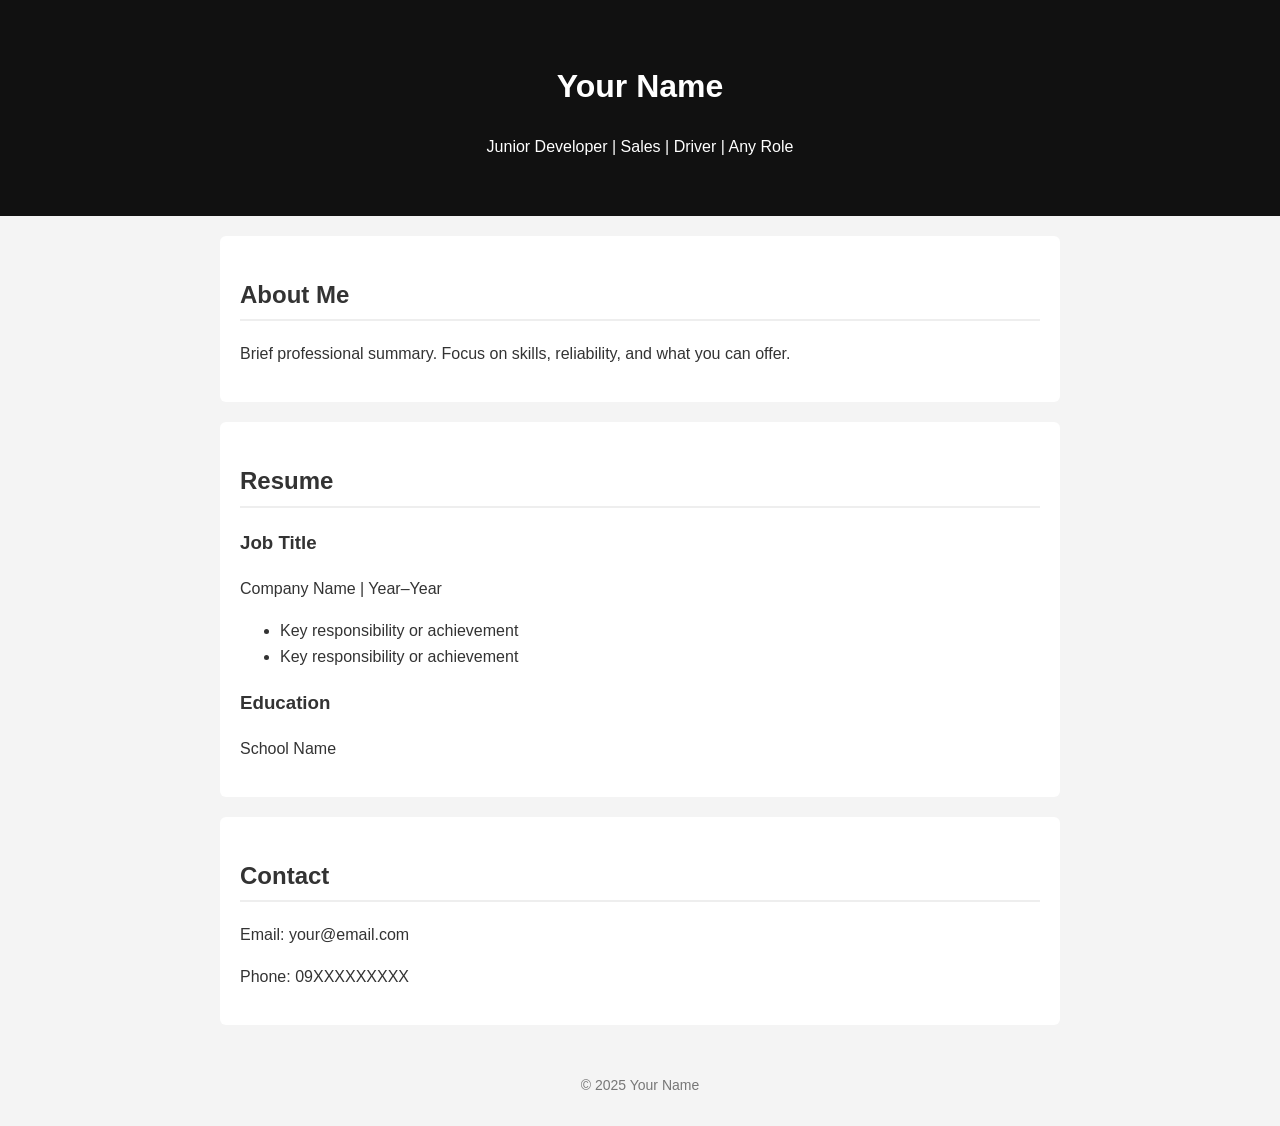
==== index.html @ e31ab0d5 "Add files via upload" ====
<!DOCTYPE html>
<html lang="en">
<head>
  <meta charset="UTF-8">
  <title>Your Name | Portfolio</title>
  <meta name="viewport" content="width=device-width, initial-scale=1.0">
  <link rel="stylesheet" href="style.css">
</head>
<body>

  <header>
    <h1>Your Name</h1>
    <p>Junior Developer | Sales | Driver | Any Role</p>
  </header>

  <section class="about">
    <h2>About Me</h2>
    <p>
      Brief professional summary.  
      Focus on skills, reliability, and what you can offer.
    </p>
  </section>

  <section class="resume">
    <h2>Resume</h2>

    <div class="item">
      <h3>Job Title</h3>
      <span>Company Name | Year–Year</span>
      <ul>
        <li>Key responsibility or achievement</li>
        <li>Key responsibility or achievement</li>
      </ul>
    </div>

    <div class="item">
      <h3>Education</h3>
      <span>School Name</span>
    </div>
  </section>

  <section class="contact">
    <h2>Contact</h2>
    <p>Email: your@email.com</p>
    <p>Phone: 09XXXXXXXXX</p>
  </section>

  <footer>
    <p>© 2025 Your Name</p>
  </footer>

</body>
</html>
---- style.css ----
body {
  font-family: Arial, sans-serif;
  margin: 0;
  background: #f4f4f4;
  color: #333;
  line-height: 1.6;
}

header {
  background: #111;
  color: #fff;
  padding: 40px 20px;
  text-align: center;
}

section {
  background: #fff;
  margin: 20px auto;
  padding: 20px;
  max-width: 800px;
  border-radius: 6px;
}

h2 {
  border-bottom: 2px solid #eee;
  padding-bottom: 5px;
}

.item {
  margin-bottom: 15px;
}

footer {
  text-align: center;
  padding: 15px;
  font-size: 14px;
  color: #777;
}
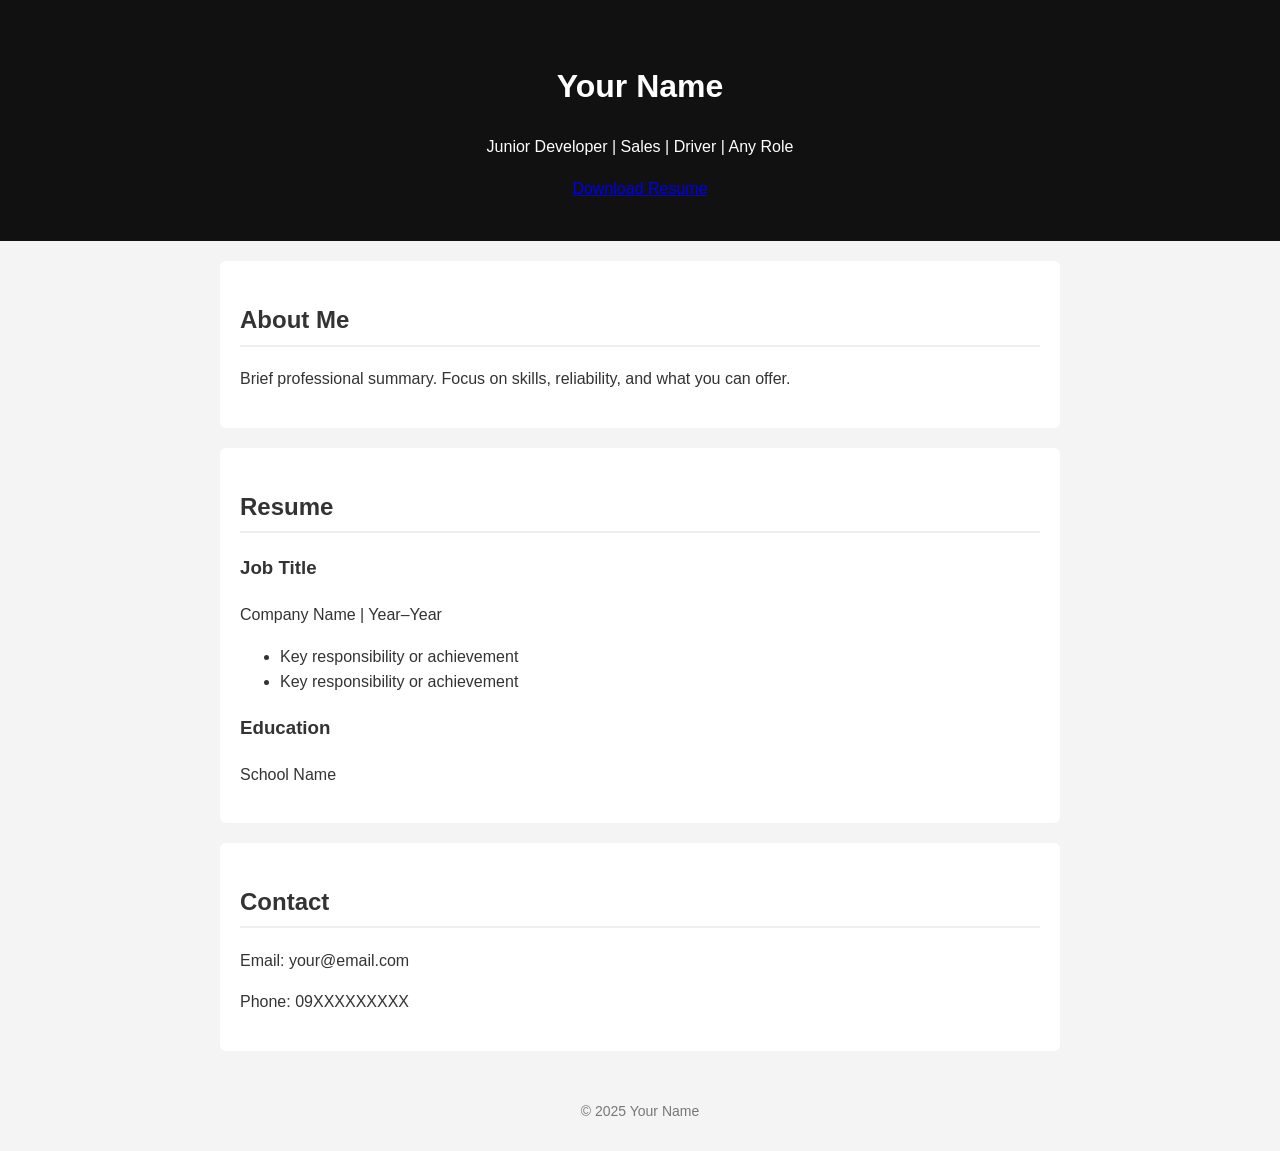
==== commit a9caf66a: "Add resume download link to header Added a download link for the resume in the header." ====
--- a/index.html
+++ b/index.html
@@ -11,6 +11,7 @@
   <header>
     <h1>Your Name</h1>
     <p>Junior Developer | Sales | Driver | Any Role</p>
+    <a href="resume.pdf" download class="resume-btn">Download Resume</a>
   </header>
 
   <section class="about">
@@ -51,3 +52,4 @@
 
 </body>
 </html>
+
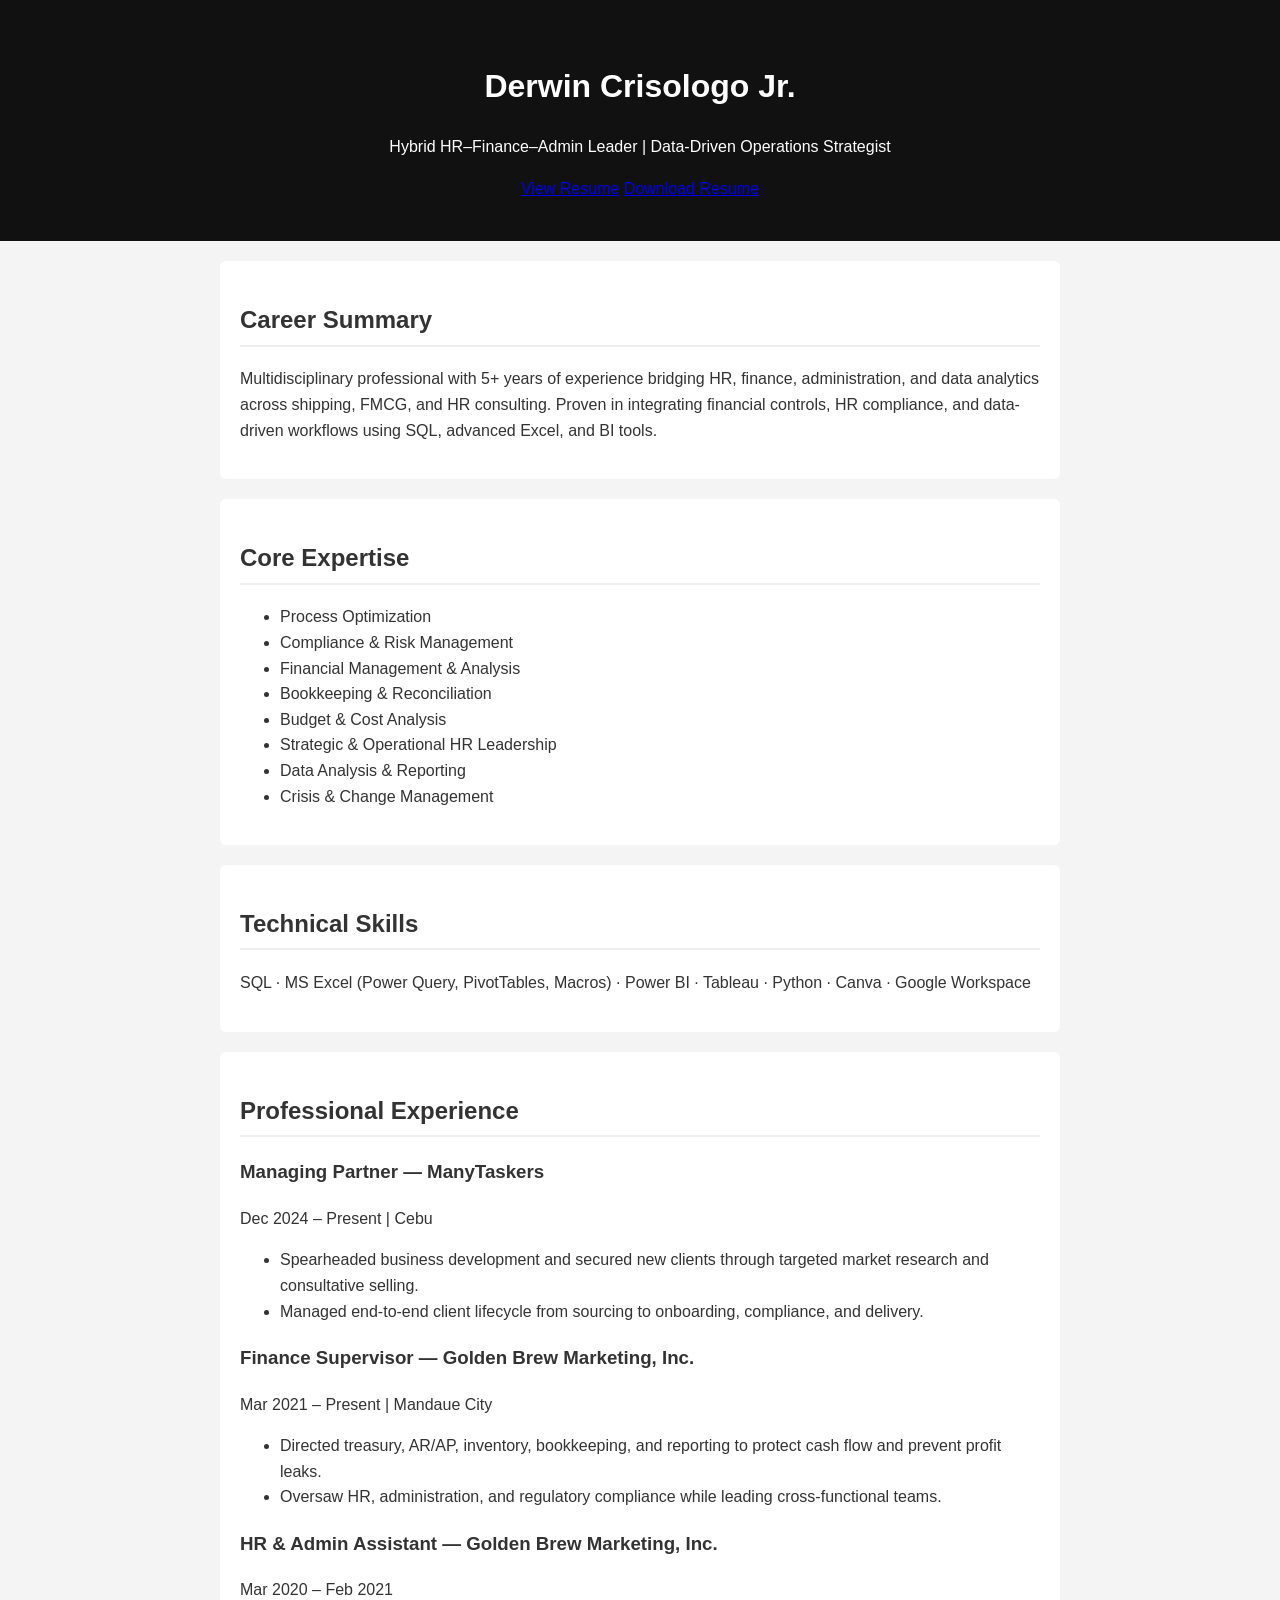
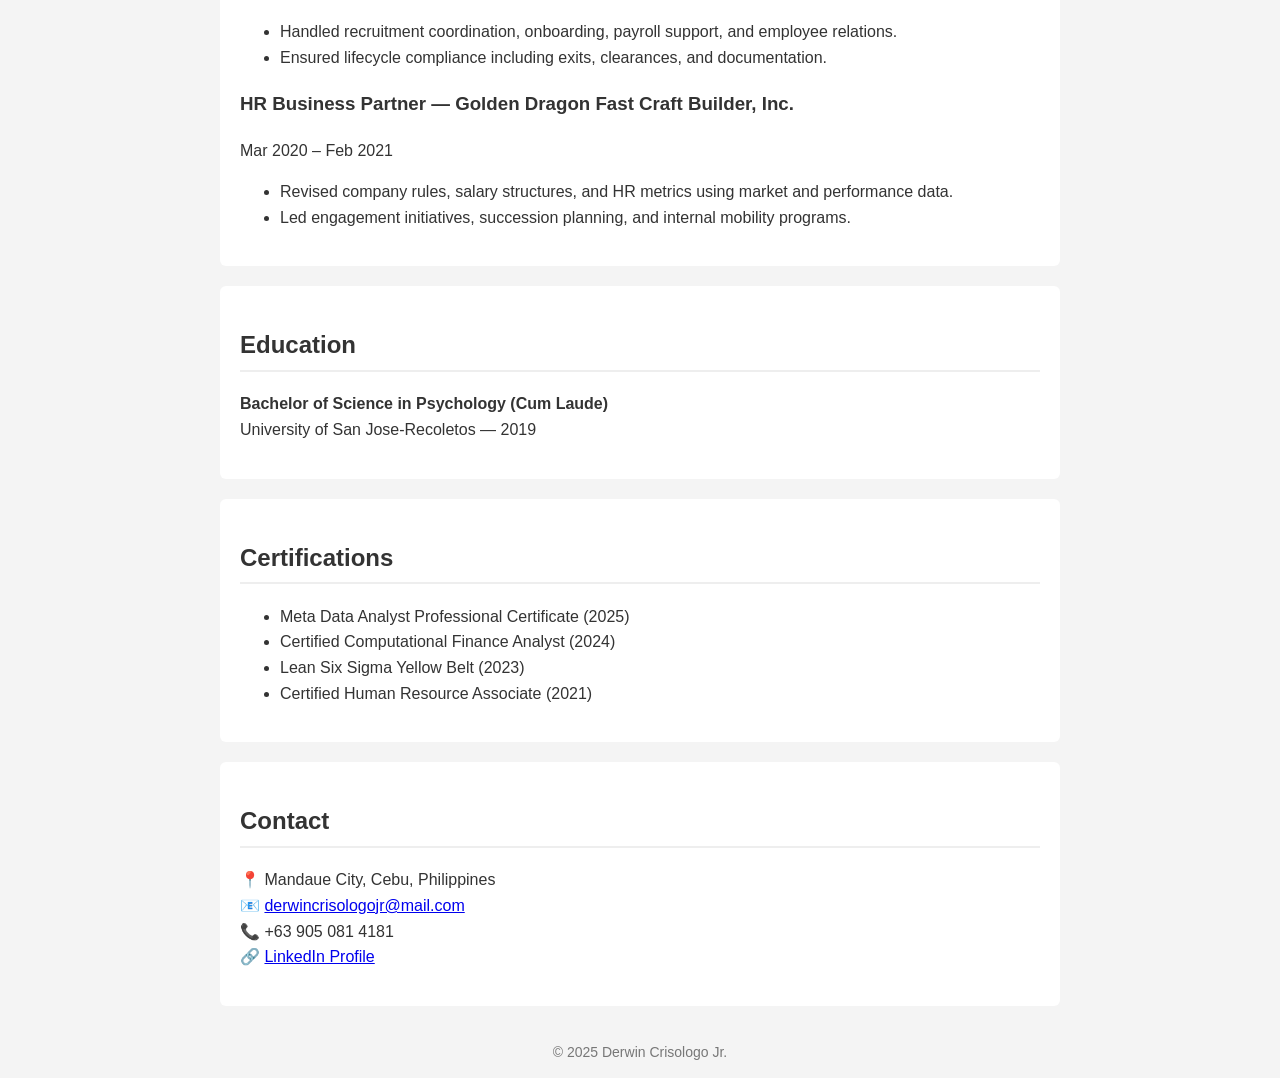
==== commit 64ef1759: "Revise index.html for personal portfolio update Updated portfolio to reflect personal branding and p" ====
--- a/index.html
+++ b/index.html
@@ -2,54 +2,128 @@
 <html lang="en">
 <head>
   <meta charset="UTF-8">
-  <title>Your Name | Portfolio</title>
+  <title>Derwin Crisologo Jr. | Portfolio</title>
   <meta name="viewport" content="width=device-width, initial-scale=1.0">
   <link rel="stylesheet" href="style.css">
 </head>
 <body>
 
-  <header>
-    <h1>Your Name</h1>
-    <p>Junior Developer | Sales | Driver | Any Role</p>
-    <a href="resume.pdf" download class="resume-btn">Download Resume</a>
-  </header>
+<header>
+  <h1>Derwin Crisologo Jr.</h1>
+  <p class="subtitle">
+    Hybrid HR–Finance–Admin Leader | Data-Driven Operations Strategist
+  </p>
 
-  <section class="about">
-    <h2>About Me</h2>
-    <p>
-      Brief professional summary.  
-      Focus on skills, reliability, and what you can offer.
-    </p>
-  </section>
+  <div class="header-actions">
+    <a href="DERWIN CRISOLOGO JR.pdf" target="_blank" class="btn primary">View Resume</a>
+    <a href="DERWIN CRISOLOGO JR.pdf" download class="btn secondary">Download Resume</a>
+  </div>
+</header>
 
-  <section class="resume">
-    <h2>Resume</h2>
+<section>
+  <h2>Career Summary</h2>
+  <p>
+    Multidisciplinary professional with 5+ years of experience bridging HR,
+    finance, administration, and data analytics across shipping, FMCG,
+    and HR consulting. Proven in integrating financial controls, HR compliance,
+    and data-driven workflows using SQL, advanced Excel, and BI tools.
+  </p>
+</section>
 
-    <div class="item">
-      <h3>Job Title</h3>
-      <span>Company Name | Year–Year</span>
-      <ul>
-        <li>Key responsibility or achievement</li>
-        <li>Key responsibility or achievement</li>
-      </ul>
-    </div>
+<section>
+  <h2>Core Expertise</h2>
+  <ul class="skills">
+    <li>Process Optimization</li>
+    <li>Compliance & Risk Management</li>
+    <li>Financial Management & Analysis</li>
+    <li>Bookkeeping & Reconciliation</li>
+    <li>Budget & Cost Analysis</li>
+    <li>Strategic & Operational HR Leadership</li>
+    <li>Data Analysis & Reporting</li>
+    <li>Crisis & Change Management</li>
+  </ul>
+</section>
 
-    <div class="item">
-      <h3>Education</h3>
-      <span>School Name</span>
-    </div>
-  </section>
+<section>
+  <h2>Technical Skills</h2>
+  <p class="tech">
+    SQL · MS Excel (Power Query, PivotTables, Macros) · Power BI · Tableau ·
+    Python · Canva · Google Workspace
+  </p>
+</section>
 
-  <section class="contact">
-    <h2>Contact</h2>
-    <p>Email: your@email.com</p>
-    <p>Phone: 09XXXXXXXXX</p>
-  </section>
+<section>
+  <h2>Professional Experience</h2>
 
-  <footer>
-    <p>© 2025 Your Name</p>
-  </footer>
+  <div class="item">
+    <h3>Managing Partner — ManyTaskers</h3>
+    <span class="meta">Dec 2024 – Present | Cebu</span>
+    <ul>
+      <li>Spearheaded business development and secured new clients through targeted market research and consultative selling.</li>
+      <li>Managed end-to-end client lifecycle from sourcing to onboarding, compliance, and delivery.</li>
+    </ul>
+  </div>
+
+  <div class="item">
+    <h3>Finance Supervisor — Golden Brew Marketing, Inc.</h3>
+    <span class="meta">Mar 2021 – Present | Mandaue City</span>
+    <ul>
+      <li>Directed treasury, AR/AP, inventory, bookkeeping, and reporting to protect cash flow and prevent profit leaks.</li>
+      <li>Oversaw HR, administration, and regulatory compliance while leading cross-functional teams.</li>
+    </ul>
+  </div>
+
+  <div class="item">
+    <h3>HR & Admin Assistant — Golden Brew Marketing, Inc.</h3>
+    <span class="meta">Mar 2020 – Feb 2021</span>
+    <ul>
+      <li>Handled recruitment coordination, onboarding, payroll support, and employee relations.</li>
+      <li>Ensured lifecycle compliance including exits, clearances, and documentation.</li>
+    </ul>
+  </div>
+
+  <div class="item">
+    <h3>HR Business Partner — Golden Dragon Fast Craft Builder, Inc.</h3>
+    <span class="meta">Mar 2020 – Feb 2021</span>
+    <ul>
+      <li>Revised company rules, salary structures, and HR metrics using market and performance data.</li>
+      <li>Led engagement initiatives, succession planning, and internal mobility programs.</li>
+    </ul>
+  </div>
+
+</section>
+
+<section>
+  <h2>Education</h2>
+  <p>
+    <strong>Bachelor of Science in Psychology (Cum Laude)</strong><br>
+    University of San Jose-Recoletos — 2019
+  </p>
+</section>
+
+<section>
+  <h2>Certifications</h2>
+  <ul>
+    <li>Meta Data Analyst Professional Certificate (2025)</li>
+    <li>Certified Computational Finance Analyst (2024)</li>
+    <li>Lean Six Sigma Yellow Belt (2023)</li>
+    <li>Certified Human Resource Associate (2021)</li>
+  </ul>
+</section>
+
+<section>
+  <h2>Contact</h2>
+  <p>
+    📍 Mandaue City, Cebu, Philippines<br>
+    📧 <a href="mailto:derwincrisologojr@mail.com">derwincrisologojr@mail.com</a><br>
+    📞 +63 905 081 4181<br>
+    🔗 <a href="https://www.linkedin.com/in/derwin-crisologo-jr" target="_blank">LinkedIn Profile</a>
+  </p>
+</section>
+
+<footer>
+  © 2025 Derwin Crisologo Jr.
+</footer>
 
 </body>
 </html>
-
--- a/style.css
+++ b/style.css
@@ -36,3 +36,19 @@
   font-size: 14px;
   color: #777;
 }
+
+.resume-btn {
+  display: inline-block;
+  margin-top: 15px;
+  padding: 12px 25px;
+  background: #0077ff;
+  color: #fff;
+  text-decoration: none;
+  border-radius: 5px;
+  font-weight: bold;
+}
+
+.resume-btn:hover {
+  background: #005ad1;
+}
+
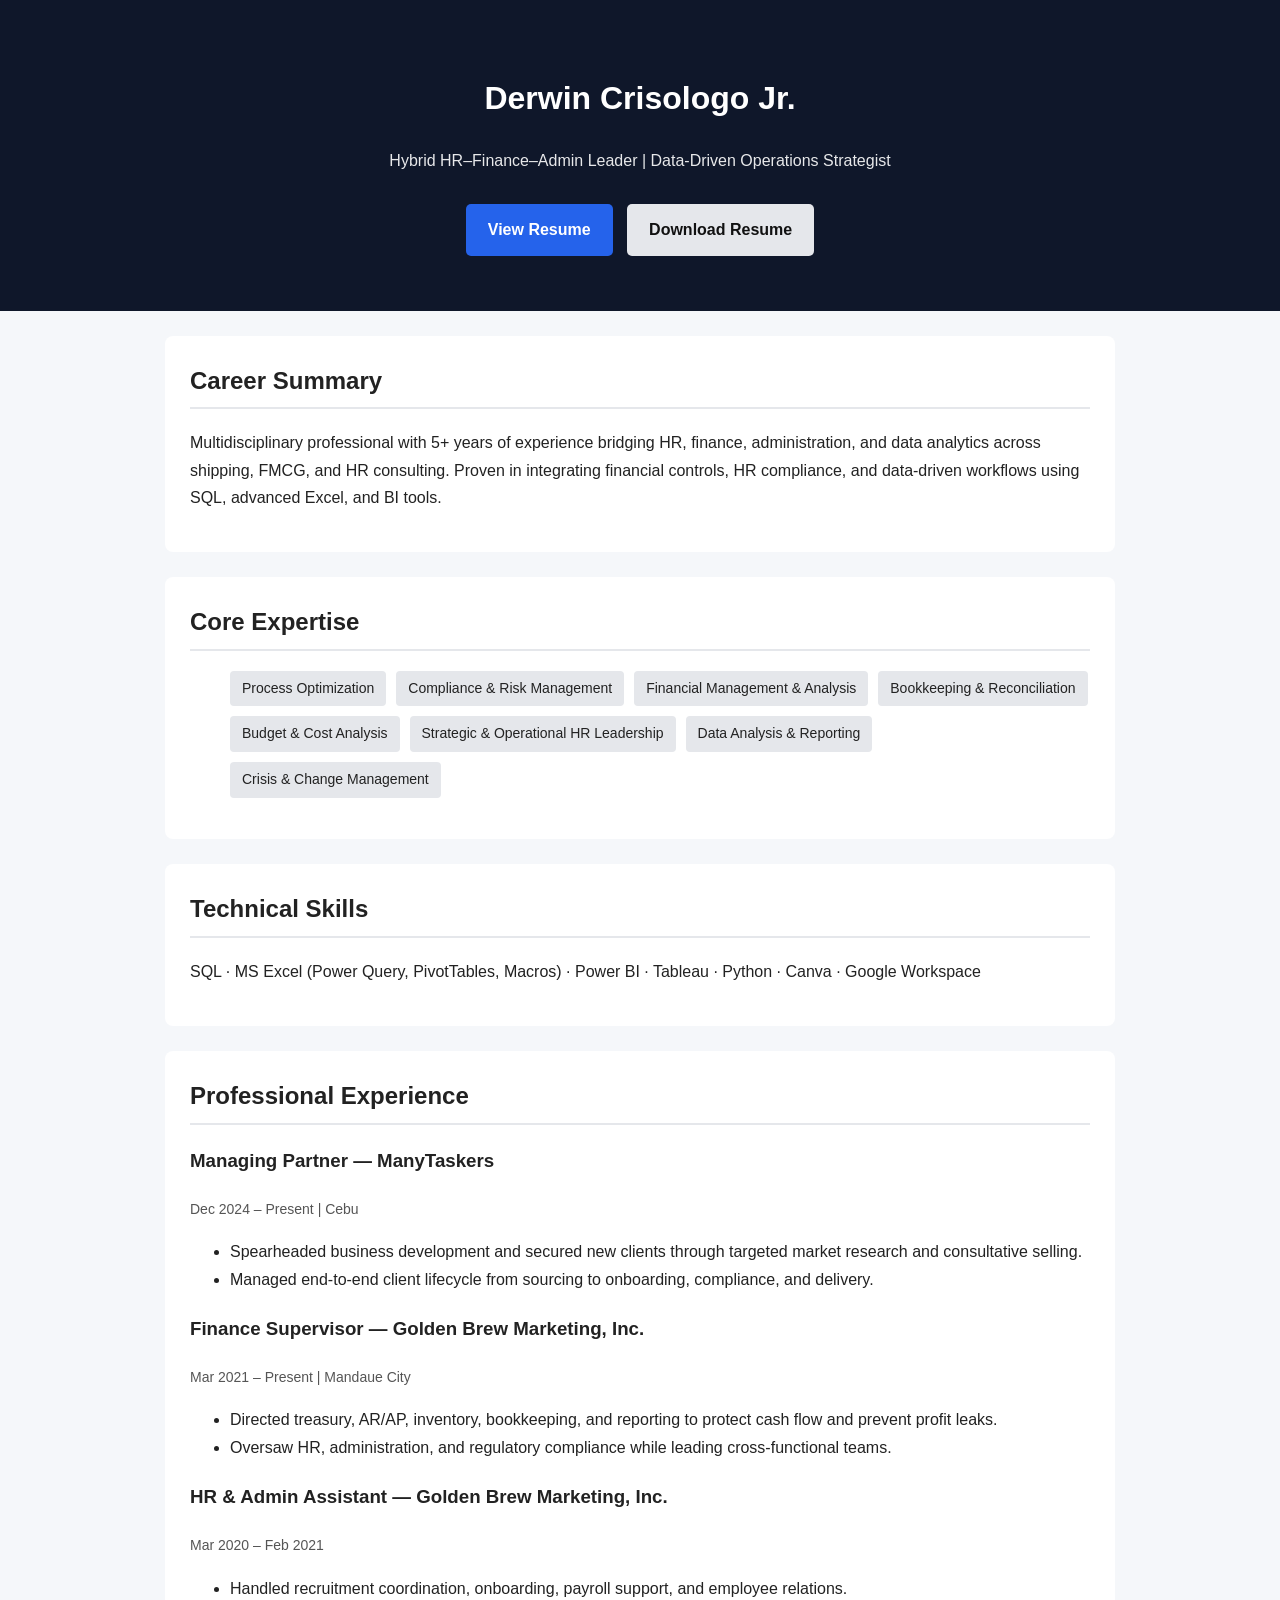
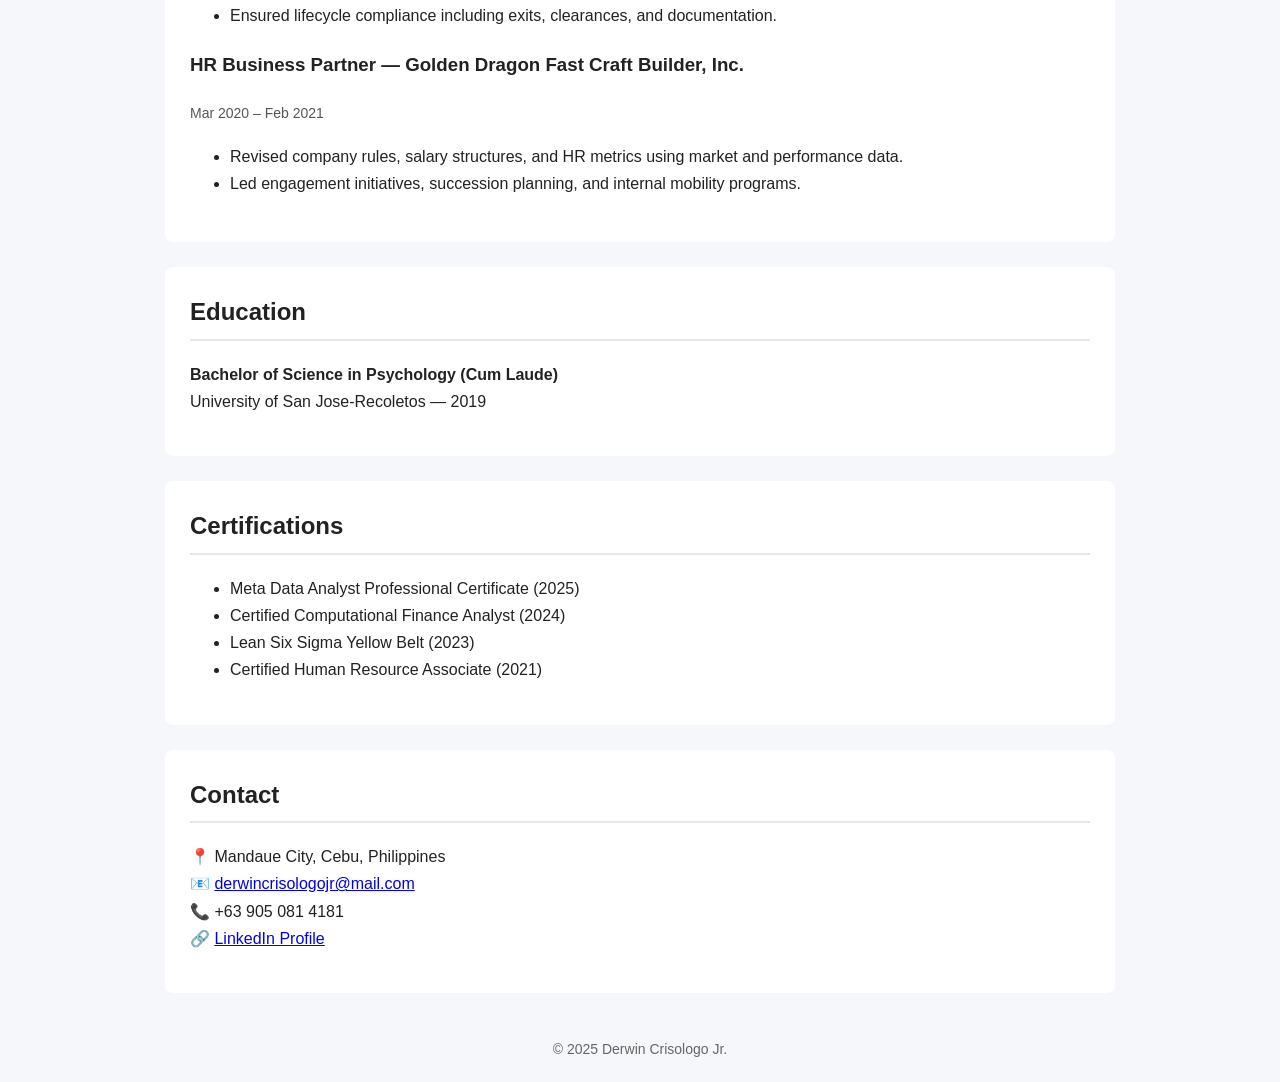
==== commit c9dc2e7d: "Fix HTML encoding issues in index.html" ====
--- a/index.html
+++ b/index.html
@@ -115,7 +115,7 @@
   <h2>Contact</h2>
   <p>
     📍 Mandaue City, Cebu, Philippines<br>
-    📧 <a href="mailto:derwincrisologojr@mail.com">derwincrisologojr@mail.com</a><br>
+    📧 <a href="mailto:derwincrisologojr@gmail.com">derwincrisologojr@mail.com</a><br>
     📞 +63 905 081 4181<br>
     🔗 <a href="https://www.linkedin.com/in/derwin-crisologo-jr" target="_blank">LinkedIn Profile</a>
   </p>
@@ -127,3 +127,4 @@
 
 </body>
 </html>
+
--- a/style.css
+++ b/style.css
@@ -1,54 +1,90 @@
 body {
-  font-family: Arial, sans-serif;
+  font-family: "Segoe UI", Arial, sans-serif;
   margin: 0;
-  background: #f4f4f4;
-  color: #333;
-  line-height: 1.6;
+  background: #f5f7fa;
+  color: #222;
+  line-height: 1.7;
 }
 
 header {
-  background: #111;
+  background: #0f172a;
   color: #fff;
-  padding: 40px 20px;
+  padding: 50px 20px;
   text-align: center;
+}
+
+.subtitle {
+  opacity: 0.9;
+  margin-top: 8px;
+}
+
+.header-actions {
+  margin-top: 25px;
+}
+
+.btn {
+  display: inline-block;
+  padding: 12px 22px;
+  margin: 5px;
+  border-radius: 5px;
+  text-decoration: none;
+  font-weight: 600;
+}
+
+.primary {
+  background: #2563eb;
+  color: #fff;
+}
+
+.secondary {
+  background: #e5e7eb;
+  color: #111;
 }
 
 section {
   background: #fff;
-  margin: 20px auto;
-  padding: 20px;
-  max-width: 800px;
-  border-radius: 6px;
+  max-width: 900px;
+  margin: 25px auto;
+  padding: 25px;
+  border-radius: 8px;
 }
 
 h2 {
-  border-bottom: 2px solid #eee;
-  padding-bottom: 5px;
+  margin-top: 0;
+  border-bottom: 2px solid #e5e7eb;
+  padding-bottom: 6px;
 }
 
 .item {
-  margin-bottom: 15px;
+  margin-bottom: 20px;
+}
+
+.meta {
+  font-size: 14px;
+  color: #555;
+}
+
+.skills {
+  display: flex;
+  flex-wrap: wrap;
+  gap: 10px;
+}
+
+.skills li {
+  background: #e5e7eb;
+  padding: 6px 12px;
+  border-radius: 4px;
+  list-style: none;
+  font-size: 14px;
+}
+
+.tech {
+  font-weight: 500;
 }
 
 footer {
   text-align: center;
-  padding: 15px;
+  padding: 20px;
+  color: #666;
   font-size: 14px;
-  color: #777;
 }
-
-.resume-btn {
-  display: inline-block;
-  margin-top: 15px;
-  padding: 12px 25px;
-  background: #0077ff;
-  color: #fff;
-  text-decoration: none;
-  border-radius: 5px;
-  font-weight: bold;
-}
-
-.resume-btn:hover {
-  background: #005ad1;
-}
-
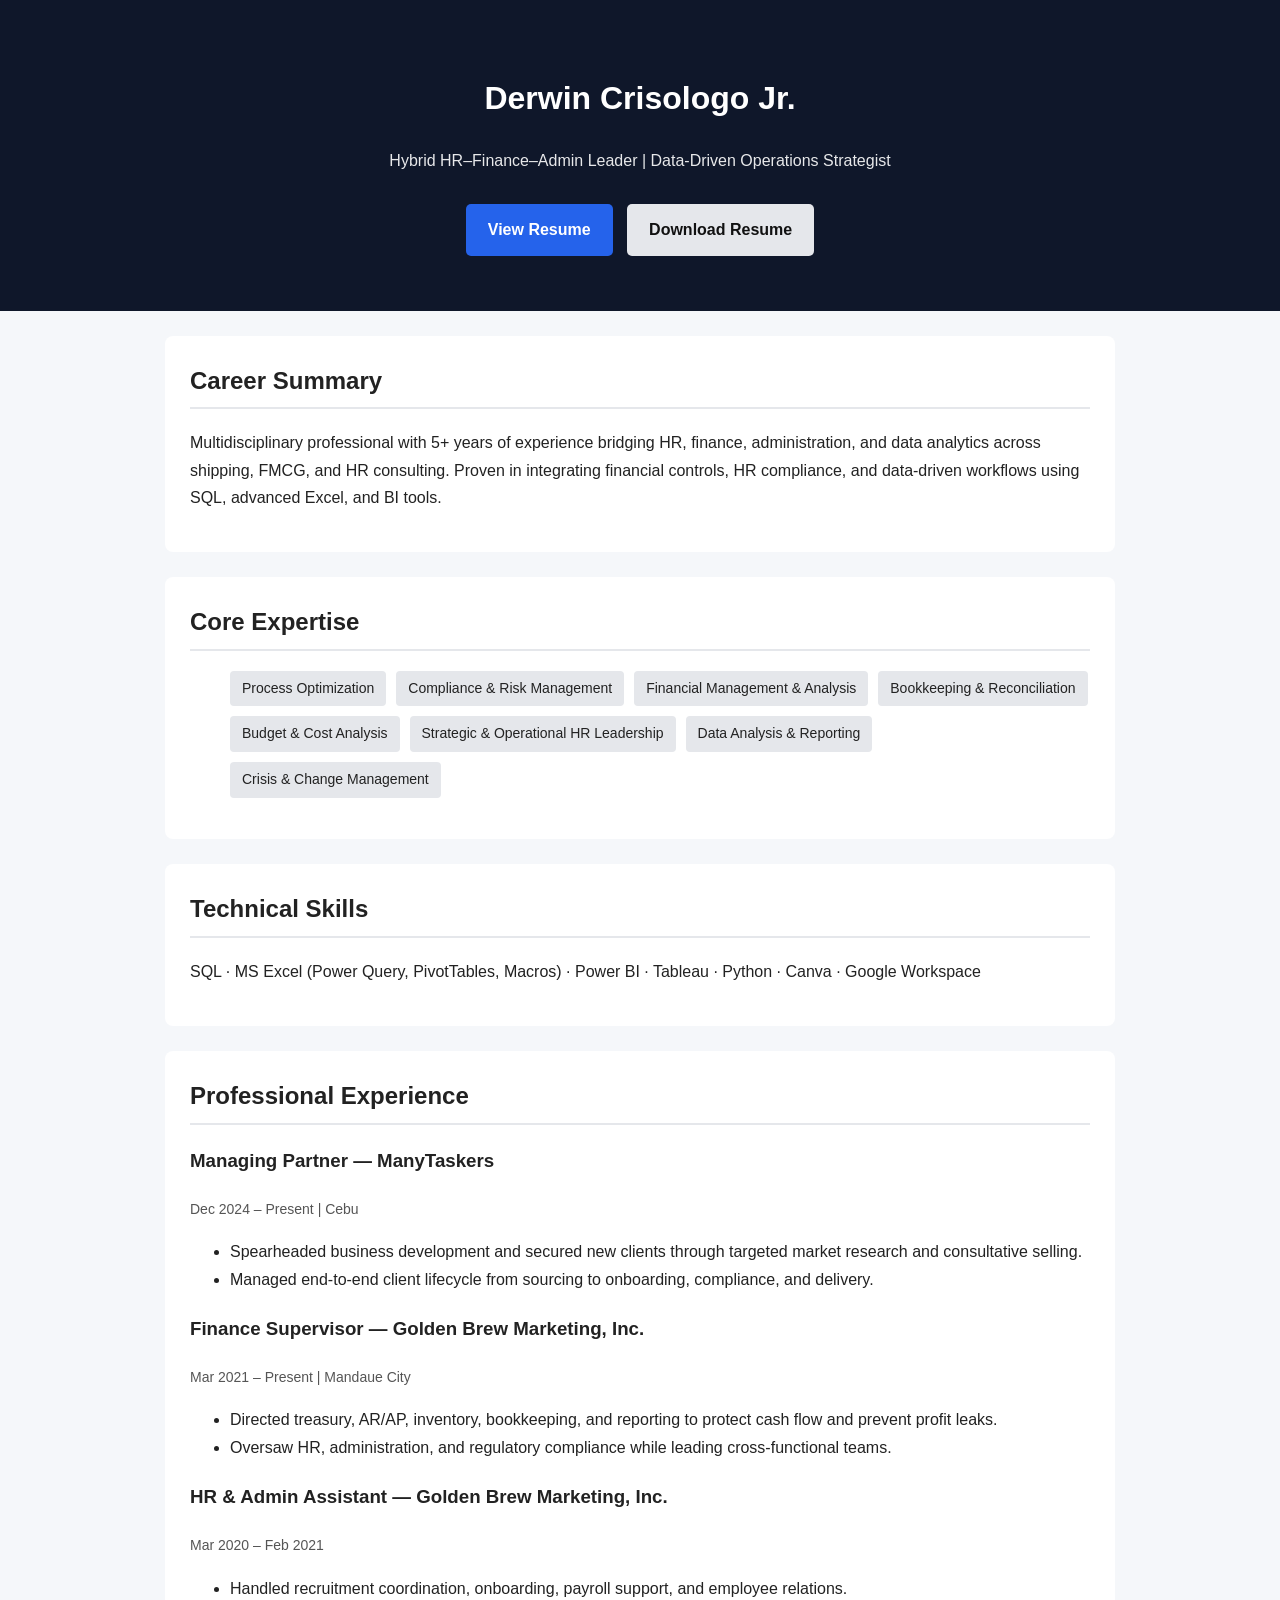
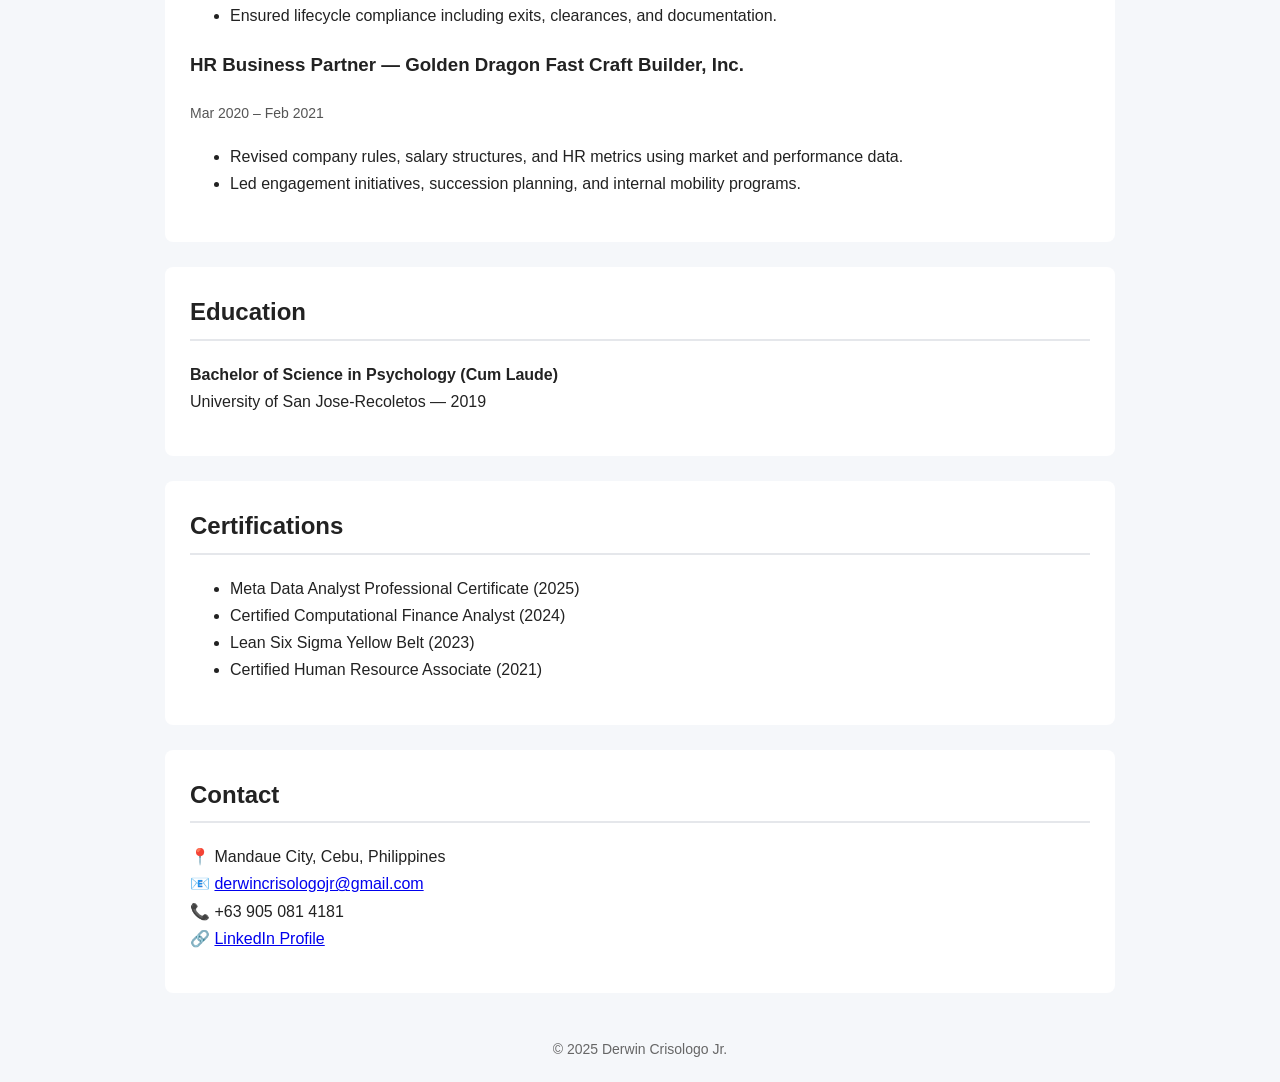
==== commit 3d173bea: "Fix HTML encoding issues in index.html" ====
--- a/index.html
+++ b/index.html
@@ -115,7 +115,7 @@
   <h2>Contact</h2>
   <p>
     📍 Mandaue City, Cebu, Philippines<br>
-    📧 <a href="mailto:derwincrisologojr@gmail.com">derwincrisologojr@mail.com</a><br>
+    📧 <a href="mailto:derwincrisologojr@gmail.com">derwincrisologojr@gmail.com</a><br>
     📞 +63 905 081 4181<br>
     🔗 <a href="https://www.linkedin.com/in/derwin-crisologo-jr" target="_blank">LinkedIn Profile</a>
   </p>
@@ -128,3 +128,4 @@
 </body>
 </html>
 
+
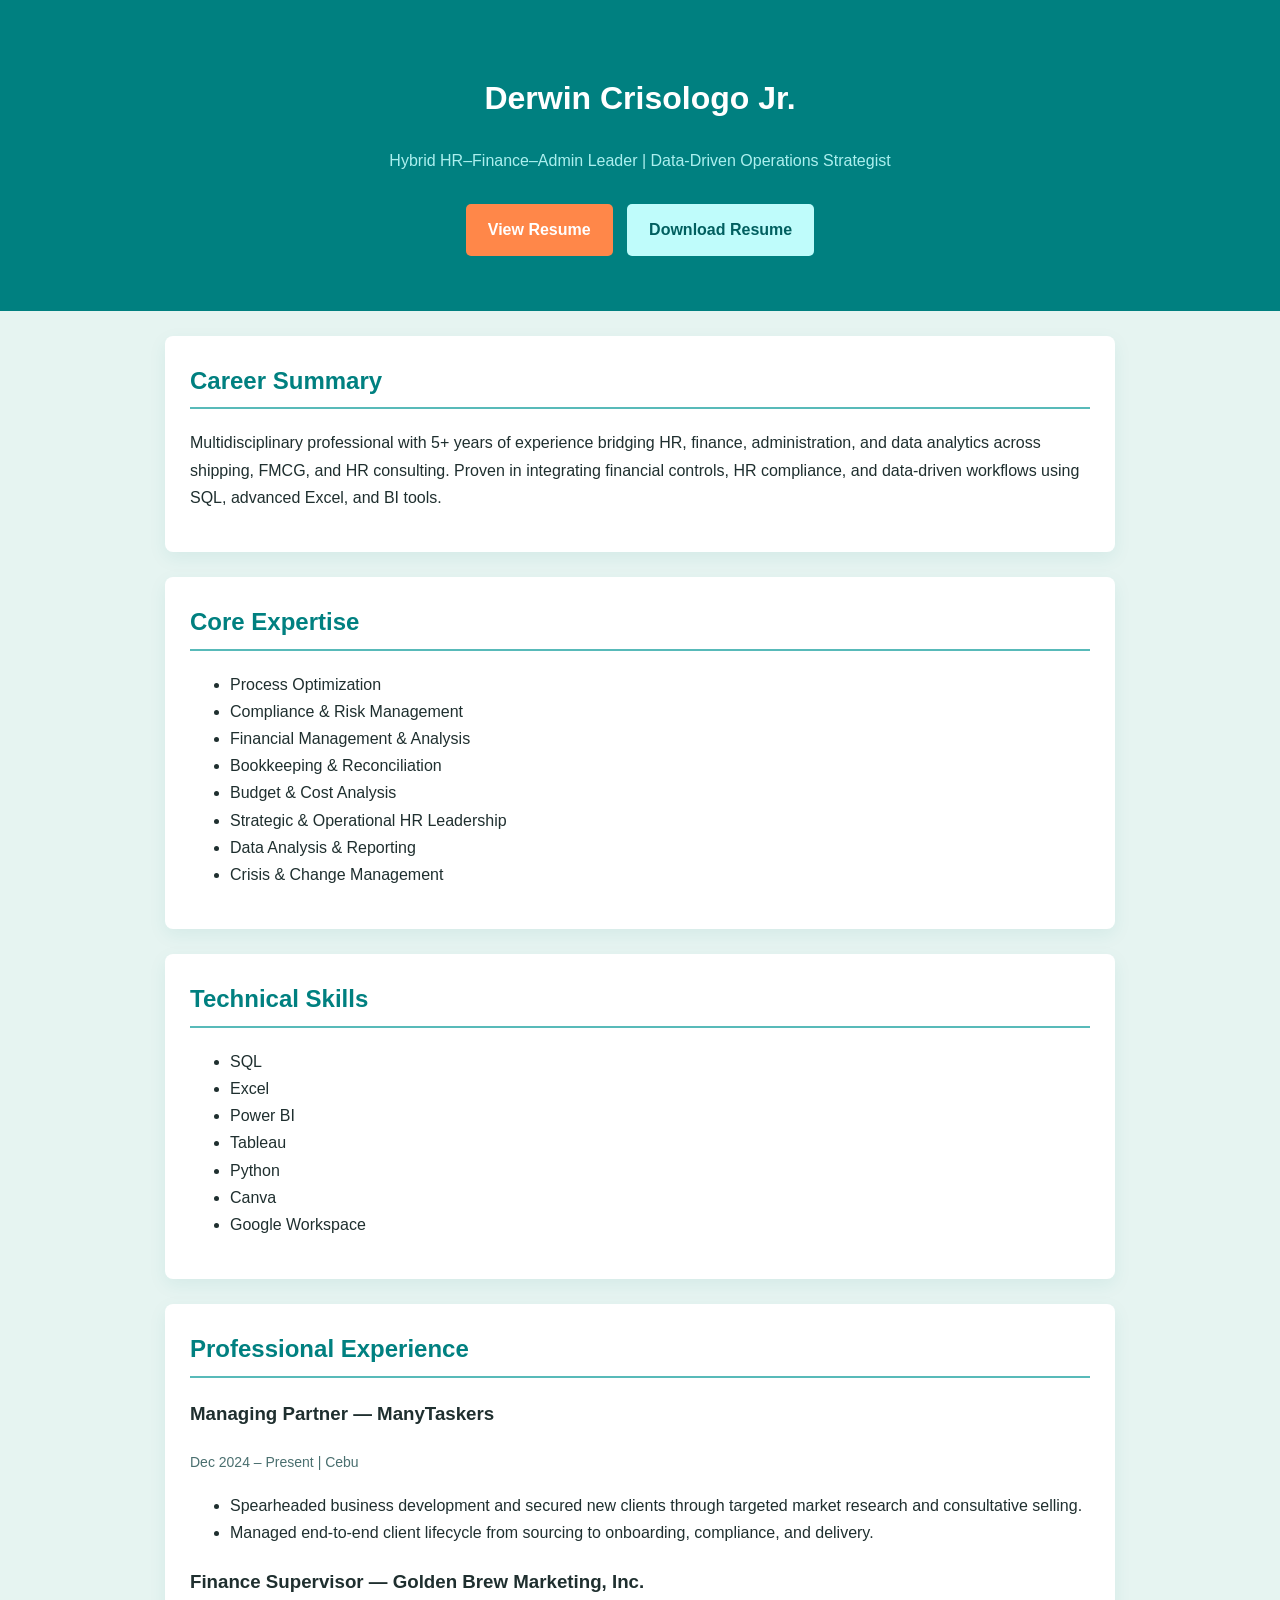
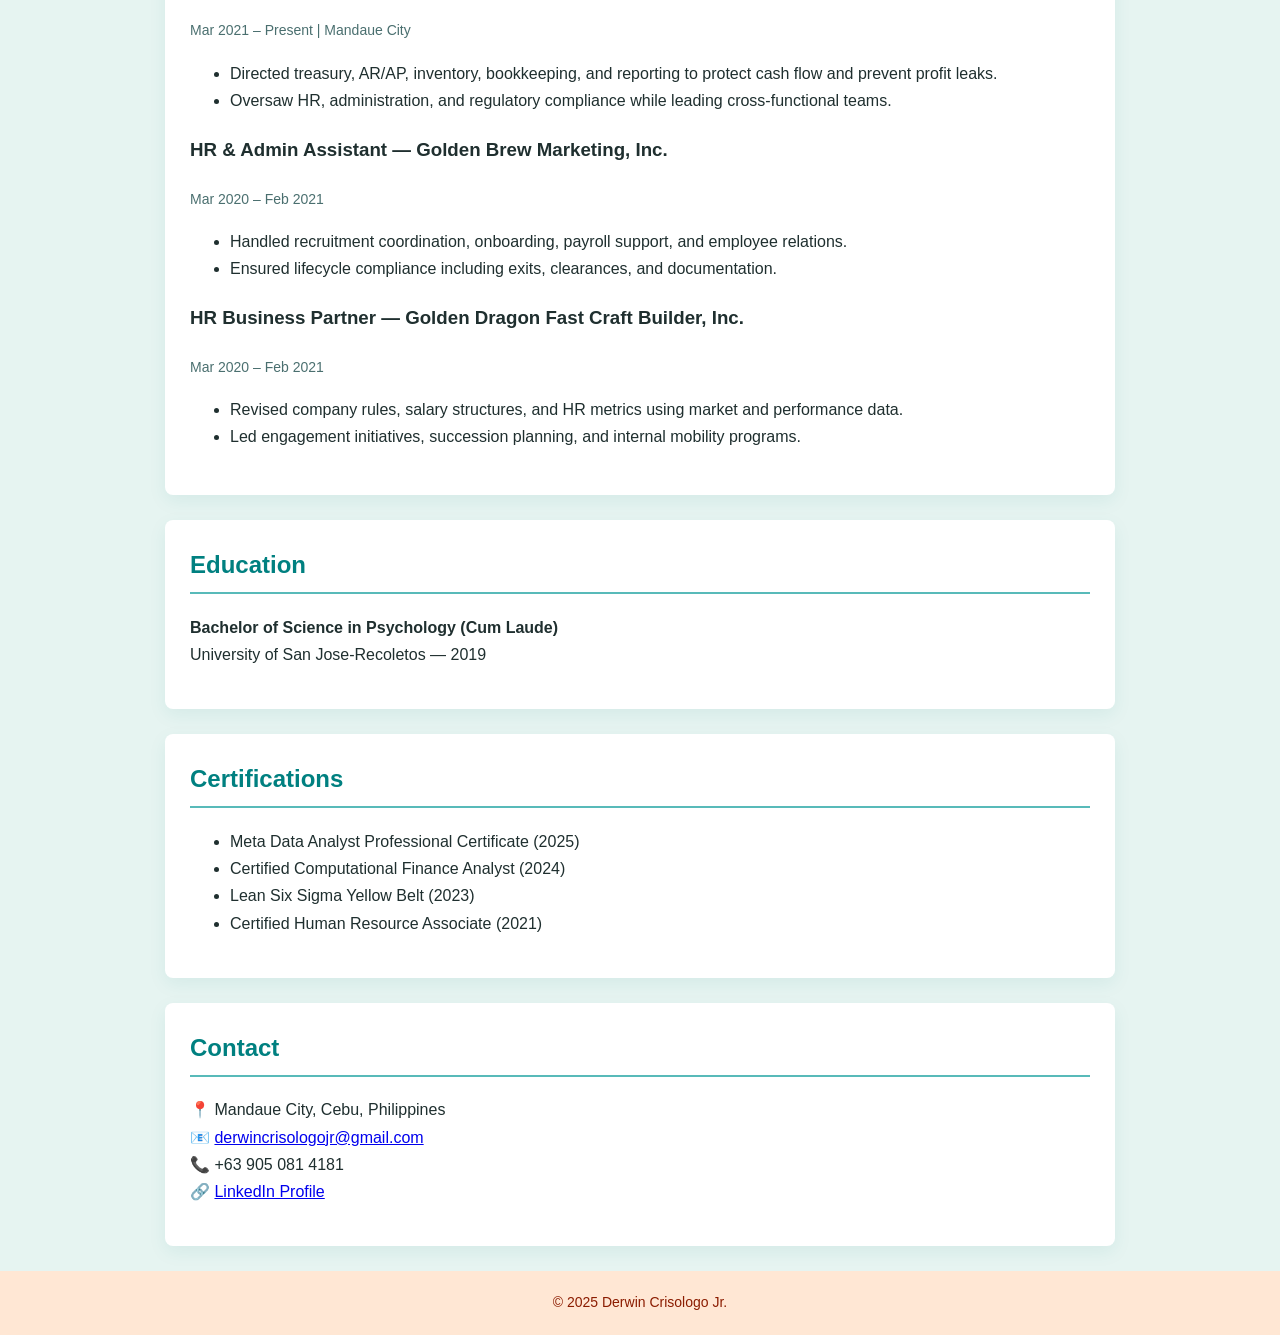
==== commit bef6bc58: "Update index.html" ====
--- a/index.html
+++ b/index.html
@@ -32,25 +32,31 @@
 
 <section>
   <h2>Core Expertise</h2>
-  <ul class="skills">
-    <li>Process Optimization</li>
-    <li>Compliance & Risk Management</li>
-    <li>Financial Management & Analysis</li>
-    <li>Bookkeeping & Reconciliation</li>
-    <li>Budget & Cost Analysis</li>
-    <li>Strategic & Operational HR Leadership</li>
-    <li>Data Analysis & Reporting</li>
-    <li>Crisis & Change Management</li>
+  <ul class="keyboard">
+    <li data-icon="⚙️">Process Optimization</li>
+    <li data-icon="🛡️">Compliance & Risk Management</li>
+    <li data-icon="📊">Financial Management & Analysis</li>
+    <li data-icon="📒">Bookkeeping & Reconciliation</li>
+    <li data-icon="💰">Budget & Cost Analysis</li>
+    <li data-icon="🧭">Strategic & Operational HR Leadership</li>
+    <li data-icon="📈">Data Analysis & Reporting</li>
+    <li data-icon="🚨">Crisis & Change Management</li>
   </ul>
 </section>
 
 <section>
   <h2>Technical Skills</h2>
-  <p class="tech">
-    SQL · MS Excel (Power Query, PivotTables, Macros) · Power BI · Tableau ·
-    Python · Canva · Google Workspace
-  </p>
+  <ul class="keyboard compact">
+    <li data-icon="🗄️">SQL</li>
+    <li data-icon="📗">Excel</li>
+    <li data-icon="📊">Power BI</li>
+    <li data-icon="📉">Tableau</li>
+    <li data-icon="🐍">Python</li>
+    <li data-icon="🎨">Canva</li>
+    <li data-icon="☁️">Google Workspace</li>
+  </ul>
 </section>
+
 
 <section>
   <h2>Professional Experience</h2>
@@ -129,3 +135,4 @@
 </html>
 
 
+
--- a/style.css
+++ b/style.css
@@ -1,14 +1,14 @@
 body {
   font-family: "Segoe UI", Arial, sans-serif;
   margin: 0;
-  background: #f5f7fa;
-  color: #222;
+  background: #e6f4f1; /* neutral */
+  color: #1f2f2f;
   line-height: 1.7;
 }
 
 header {
-  background: #0f172a;
-  color: #fff;
+  background: #008080; /* dominant */
+  color: #ffffff;
   padding: 50px 20px;
   text-align: center;
 }
@@ -16,6 +16,7 @@
 .subtitle {
   opacity: 0.9;
   margin-top: 8px;
+  color: #bffcfb; /* secondary */
 }
 
 .header-actions {
@@ -29,30 +30,44 @@
   border-radius: 5px;
   text-decoration: none;
   font-weight: 600;
+  transition: background 0.25s ease, color 0.25s ease;
 }
 
+/* Primary CTA */
 .primary {
-  background: #2563eb;
-  color: #fff;
+  background: #ff8749; /* accent */
+  color: #ffffff;
 }
 
+.primary:hover {
+  background: #8b1c00; /* accent 2 */
+}
+
+/* Secondary Button */
 .secondary {
-  background: #e5e7eb;
-  color: #111;
+  background: #bffcfb; /* secondary */
+  color: #005f5f;
+}
+
+.secondary:hover {
+  background: #58bab9; /* dominant 2 */
+  color: #ffffff;
 }
 
 section {
-  background: #fff;
+  background: #ffffff;
   max-width: 900px;
   margin: 25px auto;
   padding: 25px;
   border-radius: 8px;
+  box-shadow: 0 6px 18px rgba(0, 128, 128, 0.08);
 }
 
 h2 {
   margin-top: 0;
-  border-bottom: 2px solid #e5e7eb;
+  border-bottom: 2px solid #58bab9; /* dominant 2 */
   padding-bottom: 6px;
+  color: #008080;
 }
 
 .item {
@@ -61,7 +76,7 @@
 
 .meta {
   font-size: 14px;
-  color: #555;
+  color: #4a6f6f;
 }
 
 .skills {
@@ -71,20 +86,30 @@
 }
 
 .skills li {
-  background: #e5e7eb;
+  background: #bffcfb; /* secondary */
   padding: 6px 12px;
   border-radius: 4px;
   list-style: none;
   font-size: 14px;
+  color: #005f5f;
+  transition: background 0.2s ease, color 0.2s ease;
+}
+
+.skills li:hover {
+  background: #ff8749; /* accent */
+  color: #ffffff;
 }
 
 .tech {
   font-weight: 500;
+  color: #008080;
 }
 
 footer {
   text-align: center;
   padding: 20px;
-  color: #666;
+  background: #ffe7d4; /* secondary 2 */
+  color: #8b1c00; /* accent 2 */
   font-size: 14px;
 }
+
